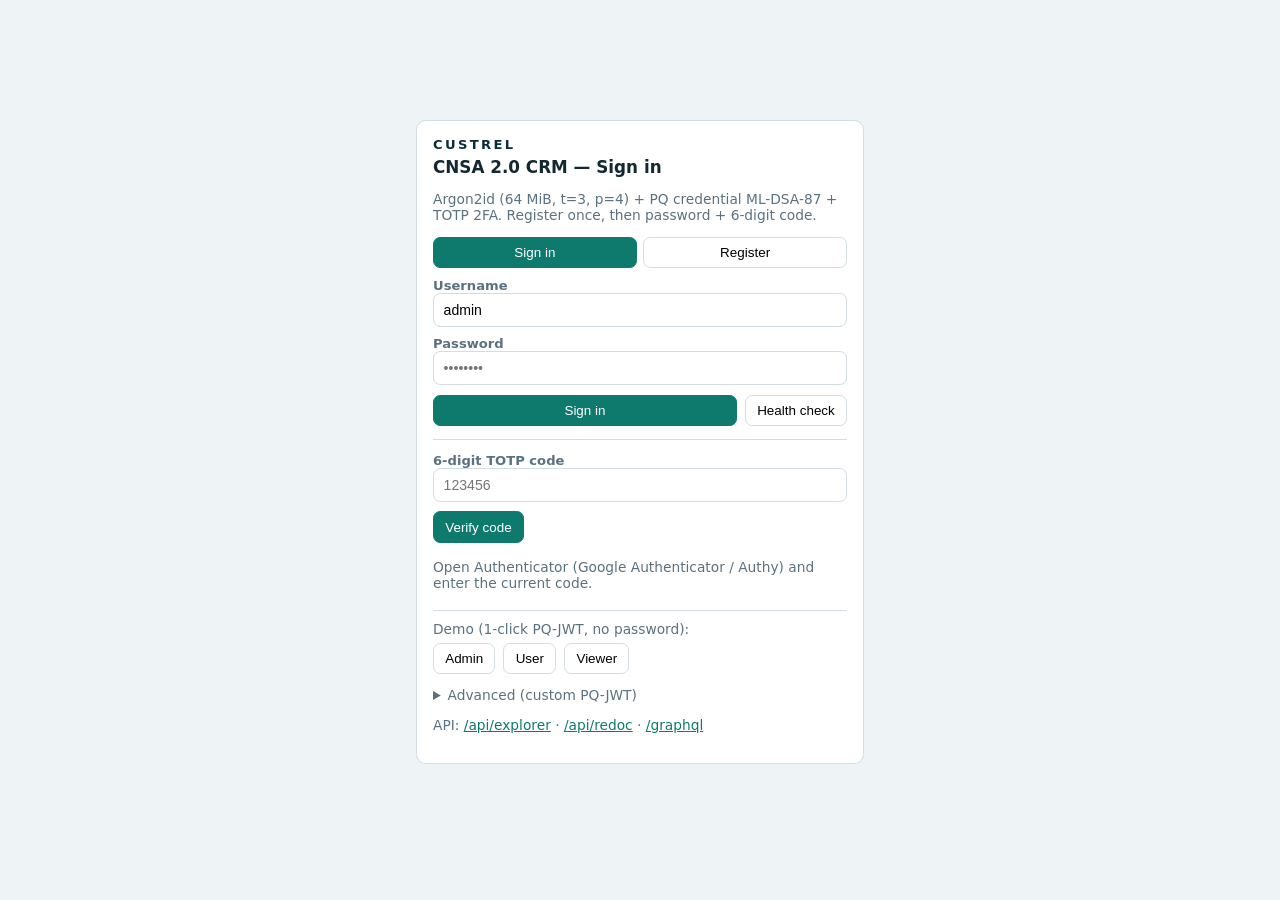
==== site/index.html @ 97a9e40b "feat: sync kill-all-CRMs 11 objects (fac4dca+b9e04dd) — 41 NAV, 28 OBJECTS, 923 lines" ====
<!DOCTYPE html>
<html lang="en">
<head>
<meta charset="UTF-8">
<meta name="viewport" content="width=device-width, initial-scale=1.0">
<title>Custrel — CNSA 2.0 CRM</title>
<link rel="stylesheet" href="style.css">
<style>
:root{--nav:#0b2d3a;--nav2:#163a4a;--accent:#0e7a6e;--bg:#eef3f5;--card:#fff;--line:#d1dde3;--ink:#132830;--muted:#5a7180;--ok:#0e7a6e;--warn:#b7791f;--bad:#b4232a}
*{box-sizing:border-box}
html,body{margin:0;background:var(--bg);color:var(--ink);font-family:"Avenir Next",Avenir,"Segoe UI",system-ui,sans-serif}
a{color:var(--accent)}
.app{display:grid;grid-template-columns:16rem 1fr;min-height:100vh}
.sbar{background:var(--nav);color:#d8e6eb;display:flex;flex-direction:column;position:sticky;top:0;height:100vh;overflow:auto}
.sbar h1{margin:1.1rem 1rem .3rem;font-size:.78rem;letter-spacing:.22em;text-transform:uppercase;font-weight:700;color:#cfe3e8}
.sbar .sub{margin:0 1rem 1rem;font-size:.78rem;color:#8fb0bb}
.sbar nav{display:flex;flex-direction:column;padding:.4rem .5rem;gap:.15rem}
.sbar nav button{all:unset;cursor:pointer;padding:.55rem .7rem;border-radius:.4rem;font-size:.88rem;color:#d8e6eb;display:flex;justify-content:space-between;align-items:center}
.sbar nav button:hover{background:var(--nav2)}
.sbar nav button.active{background:#1e4a5c;color:#fff}
.sbar nav button span.badge{font-size:.7rem;background:#0e7a6e;color:#fff;border-radius:999px;padding:.1rem .4rem}
.sbar .foot{margin-top:auto;padding:1rem;font-size:.75rem;color:#8fb0bb;border-top:1px solid #1b3e4f}
.topbar{background:var(--card);border-bottom:1px solid var(--line);display:flex;align-items:center;gap:1rem;padding:.7rem 1.2rem;position:sticky;top:0;z-index:5}
.topbar .brand{font-weight:700;letter-spacing:.18em;text-transform:uppercase;font-size:.82rem;color:var(--nav)}
.topbar .grow{flex:1}
.topbar input, .topbar select{border:1px solid var(--line);border-radius:.45rem;padding:.45rem .6rem;font-size:.86rem;min-width:14rem}
.btn{border:1px solid var(--line);background:var(--card);border-radius:.45rem;padding:.45rem .7rem;font-size:.84rem;cursor:pointer}
.btn.primary{background:var(--accent);color:#fff;border-color:var(--accent)}
.btn.danger{background:var(--bad);color:#fff;border-color:var(--bad)}
.btn:disabled{opacity:.5;cursor:not-allowed}
.main{padding:1.2rem 1.4rem}
.card{background:var(--card);border:1px solid var(--line);border-radius:.6rem;padding:1rem;margin-bottom:1rem}
.card h2{margin:0 0 .3rem;font-size:1.05rem}
.card h3{margin:1rem 0 .4rem;font-size:.92rem;color:var(--muted);text-transform:uppercase;letter-spacing:.06em}
.muted{color:var(--muted);font-size:.86rem}
.grid2{display:grid;grid-template-columns:1fr 1fr;gap:1rem}
.kpis{display:grid;grid-template-columns:repeat(4,1fr);gap:.8rem}
.kpi{background:var(--card);border:1px solid var(--line);border-radius:.6rem;padding:.8rem}
.kpi b{font-size:1.35rem}
.kpi span{display:block;color:var(--muted);font-size:.78rem;text-transform:uppercase;letter-spacing:.06em}
table{width:100%;border-collapse:collapse;font-size:.86rem}
th,td{text-align:left;padding:.5rem .4rem;border-top:1px solid var(--line);vertical-align:top}
th{color:var(--muted);font-weight:600;font-size:.76rem;text-transform:uppercase;letter-spacing:.06em;background:#f7fafb;position:sticky;top:0}
tr:hover td{background:#f7fafb}
.badge{display:inline-block;border-radius:999px;padding:.15rem .45rem;font-size:.72rem;font-weight:600}
.badge.ok{background:#e6f4f1;color:#0e5a52}
.badge.warn{background:#fef3d6;color:#7a5a12}
.badge.bad{background:#fde8e8;color:#7a1e1e}
.bar{height:.55rem;background:#e6eef2;border-radius:999px;overflow:hidden}
.bar i{display:block;height:100%;background:var(--accent)}
.form{display:grid;gap:.6rem;max-width:38rem}
.form label{font-size:.82rem;color:var(--muted);font-weight:600}
.form input,.form select,.form textarea{border:1px solid var(--line);border-radius:.45rem;padding:.5rem .6rem;font-size:.88rem;width:100%;background:#fff}
.form textarea{min-height:4rem}
.row{display:flex;gap:.5rem;align-items:center;flex-wrap:wrap}
pre{white-space:pre-wrap;word-break:break-word;background:#f7fafb;border:1px solid var(--line);border-radius:.45rem;padding:.6rem;font-size:.78rem;max-height:22rem;overflow:auto}
.login{display:grid;place-items:center;min-height:100vh;background:var(--bg);padding:1rem}
.login .card{max-width:28rem;width:100%}
.pill{border:1px solid var(--line);border-radius:999px;padding:.2rem .5rem;font-size:.72rem;background:#fff}
@media(max-width:900px){.app{grid-template-columns:1fr}.sbar{height:auto;position:static}.kpis{grid-template-columns:1fr 1fr}.grid2{grid-template-columns:1fr}}
</style>
</head>
<body>
<div id="login" class="login">
  <div class="card">
    <div style="letter-spacing:.18em;text-transform:uppercase;font-weight:700;color:var(--nav);font-size:.82rem">Custrel</div>
    <h2 style="margin:.3rem 0">CNSA 2.0 CRM — Sign in</h2>
    <p class="muted">Argon2id (64 MiB, t=3, p=4) + PQ credential ML-DSA-87 + TOTP 2FA. Register once, then password + 6-digit code.</p>
    <div style="display:flex;gap:.4rem;margin:.6rem 0">
      <button class="btn primary" id="tab-login" style="flex:1">Sign in</button>
      <button class="btn" id="tab-register" style="flex:1">Register</button>
    </div>
    <div id="pane-login">
      <div class="form">
        <label>Username<input id="login-username" value="admin" placeholder="admin" autocomplete="username"></label>
        <label>Password<input id="login-password" type="password" placeholder="••••••••" autocomplete="current-password"></label>
        <div class="row"><button class="btn primary" id="btn-pw-login" style="flex:1">Sign in</button><button class="btn" id="btn-try-health">Health check</button></div>
      </div>
      <div id="login-totp-box" class="form" hidden style="margin-top:.8rem;border-top:1px solid var(--line);padding-top:.8rem">
        <label>6-digit TOTP code<input id="login-totp" placeholder="123456" inputmode="numeric" maxlength="6"></label>
        <div class="row"><button class="btn primary" id="btn-totp-verify">Verify code</button><span id="login-totp-msg" class="muted"></span></div>
        <p class="muted" style="margin:.4rem 0">Open Authenticator (Google Authenticator / Authy) and enter the current code.</p>
      </div>
      <div style="margin:.8rem 0;border-top:1px solid var(--line);padding-top:.6rem">
        <p class="muted" style="margin:0 0 .4rem">Demo (1-click PQ-JWT, no password):</p>
        <div class="row">
          <button class="btn" id="btn-demo-admin">Admin</button>
          <button class="btn" id="btn-demo-user">User</button>
          <button class="btn" id="btn-demo-viewer">Viewer</button>
        </div>
      </div>
    </div>
    <div id="pane-register" hidden>
      <div class="form">
        <label>Username<input id="reg-username" placeholder="alice" autocomplete="username"></label>
        <label>Password (≥8 chars)<input id="reg-password" type="password" placeholder="••••••••" autocomplete="new-password"></label>
        <label>Roles (comma-separated)<input id="reg-roles" value="user" placeholder="admin,manager,user,viewer"></label>
        <div class="row"><button class="btn primary" id="btn-register" style="flex:1">Create account</button></div>
      </div>
      <div id="reg-result" hidden class="card" style="margin-top:.8rem">
        <h3>Scan with Authenticator</h3>
        <p class="muted" id="reg-msg"></p>
        <img id="reg-qr" style="max-width:220px;border:1px solid var(--line);border-radius:.45rem;display:none">
        <pre id="reg-uri" style="font-size:.7rem"></pre>
        <div class="form" style="margin-top:.6rem">
          <label>Enter 6-digit code to verify<input id="reg-totp" placeholder="123456" inputmode="numeric" maxlength="6"></label>
          <div class="row"><button class="btn primary" id="btn-reg-verify">Verify & enable 2FA</button><span id="reg-verify-msg" class="muted"></span></div>
        </div>
      </div>
    </div>
    <details style="margin:.6rem 0"><summary class="muted">Advanced (custom PQ-JWT)</summary>
    <div class="form" style="margin-top:.6rem">
      <label>Subject (sub)
        <input id="login-sub" value="admin" placeholder="admin">
      </label>
      <label>Roles (comma-separated)
        <input id="login-roles" value="admin,manager" placeholder="admin,manager,user,viewer">
      </label>
      <label>Expires (seconds)
        <input id="login-exp" type="number" value="3600">
      </label>
      <div class="row">
        <button class="btn primary" id="btn-login">Sign in (custom JWT)</button>
      </div>
    </div>
    </details>
      <div id="login-msg" class="muted" style="margin-top:.6rem"></div>
      <pre id="login-token" hidden></pre>
      <p class="muted">API: <a href="/api/explorer" target="_blank">/api/explorer</a> · <a href="/api/redoc" target="_blank">/api/redoc</a> · <a href="/graphql" target="_blank">/graphql</a></p>
  </div>
</div>

<div id="app" class="app" hidden>
  <aside class="sbar">
    <h1>Custrel</h1>
    <p class="sub">CNSA 2.0 · ML-DSA-87 · ML-KEM-1024 · SHAKE256_512</p>
    <nav id="nav"></nav>
    <div class="foot">
      <div id="who"></div>
      <div style="margin-top:.6rem" class="row"><button class="btn" id="btn-logout">Sign out</button><a class="btn" href="/site/">Marketing</a></div>
      <div id="health-mini" class="muted" style="margin-top:.6rem"></div>
    </div>
  </aside>
  <div style="min-width:0">
    <div class="topbar">
      <div class="brand">Lightning</div>
      <input id="global-q" placeholder="Search current list (client-side)">
      <select id="global-object"></select>
      <button class="btn" id="btn-refresh">Refresh</button>
      <div class="grow"></div>
      <span id="token-pill" class="pill" title="JWT">no token</span>
    </div>
    <main class="main" id="main"></main>
  </div>
</div>

<script>
const API = location.origin;
const OBJECTS = ["accounts","contacts","leads","opportunities","cases","products","pricebooks","campaigns","tasks","events","notes","attachments","quotes","orders","payments","contracts","assets","entitlements","content_documents","feed_items","reports","dashboards","flows","quantum-keys","aimcp-bridges","tokens","users","profiles"];
const LABELS = {accounts:"Accounts",contacts:"Contacts",leads:"Leads",opportunities:"Opportunities",cases:"Cases",products:"Products",pricebooks:"PriceBooks",campaigns:"Campaigns",tasks:"Tasks",events:"Events",notes:"Notes",attachments:"Attachments",quotes:"Quotes",orders:"Orders",payments:"Payments",contracts:"Contracts",assets:"Assets",entitlements:"Entitlements",content_documents:"Content Documents",feed_items:"Feed Items",reports:"Reports",dashboards:"Dashboards",flows:"Flows","quantum-keys":"Quantum Keys","aimcp-bridges":"AIMCP Bridges",tokens:"Tokens",users:"Users",profiles:"Profiles"};
const NAV = [
  ["dashboard","Dashboard"],["accounts","Accounts"],["contacts","Contacts"],["leads","Leads"],["opportunities","Opportunities"],["cases","Cases"],
  ["products","Products"],["pricebooks","PriceBooks"],["campaigns","Campaigns"],["tasks","Tasks"],["events","Events"],["notes","Notes"],
  ["attachments","Attachments"],["quotes","Quotes"],["orders","Orders"],["payments","Payments"],["contracts","Contracts"],["assets","Assets"],["entitlements","Entitlements"],["content_documents","Content Documents"],["feed_items","Feed Items"],["reports","Reports"],["dashboards","Dashboards"],["flows","Flows"],["quantum-keys","Quantum Keys"],["aimcp-bridges","AIMCP Bridges"],["tokens","Tokens"],["search","Search"],["workflows","Workflows"],["approvals","Approvals"],["audit","Audit Trail"],["bulk","Bulk Ops"],["custom","Custom Objects"],["plugins","Plugins"],["salesforce","Salesforce"],["mcp","MCP"],["graphql","GraphQL"],["crypto","Crypto"],["health","Health"],["users","Users"],["profiles","Profiles"]
 ];
let TOKEN = localStorage.getItem("custrel_token")||"";
let CLAIMS = null;
let CURRENT = "dashboard";
let CACHE = {};

function hdr(){ return TOKEN ? {"Authorization":"Bearer "+TOKEN,"Content-Type":"application/json"} : {"Content-Type":"application/json"}; }
async function jfetch(path, opts={}){
  const o={...opts, headers:{...hdr(), ...(opts.headers||{})}};
  if(o.body && typeof o.body!=="string") o.body=JSON.stringify(o.body);
  const r= await fetch(API+path, o);
  const ct=r.headers.get("content-type")||"";
  let body=null;
  if(ct.includes("application/json")){ try{ body=await r.json(); }catch(e){ body=null; } } else { body=await r.text(); }
  if(!r.ok) throw new Error((body && (body.detail||body.error||JSON.stringify(body)))|| (r.status+" "+r.statusText));
  return body;
}
function decodeClaims(t){
  try{ const p=t.split(".")[1]; const j=JSON.parse(atob(p.replace(/-/g,"+").replace(/_/g,"/"))); return j; }catch(e){ return null; }
}
function setToken(t){
  TOKEN=t; localStorage.setItem("custrel_token", t);
  CLAIMS=decodeClaims(t);
  const pill=document.getElementById("token-pill");
  pill.textContent = CLAIMS ? (CLAIMS.sub+" · "+(CLAIMS.roles||[]).join(",")) : "no token";
  pill.title = t ? t.slice(0,32)+"…" : "no token";
  document.getElementById("who").textContent = CLAIMS ? `${CLAIMS.sub} — ${(CLAIMS.roles||[]).join(", ")}` : "";
}
function needAuth(fn){ return async (...a)=>{ if(!TOKEN) return showLogin("Please sign in."); return fn(...a); }; }

function showLogin(msg){
  const lo=document.getElementById("login"), ap=document.getElementById("app");
  lo.hidden=false; lo.style.display="";
  ap.hidden=true; ap.style.display="none";
  if(msg) document.getElementById("login-msg").textContent=msg;
}
function showApp(){
  const lo=document.getElementById("login"), ap=document.getElementById("app");
  lo.hidden=true; lo.style.display="none";
  ap.hidden=false; ap.style.display="";
  // diagnostic: ensure app is visible even if CSS hides
  console.log("showApp: login hidden, app visible", {token: TOKEN?TOKEN.slice(0,16):"none"});
  renderNav();
  navigate(CURRENT);
  refreshHealthMini();
}
function renderNav(){
  const nav=document.getElementById("nav");
  nav.innerHTML="";
  for(const [id,label] of NAV){
    const b=document.createElement("button");
    b.textContent=label;
    b.className = id===CURRENT ? "active":"";
    b.onclick=()=>navigate(id);
    if(id==="approvals" && CACHE.approvals_pending){
      const s=document.createElement("span"); s.className="badge"; s.textContent=CACHE.approvals_pending; b.appendChild(s);
    }
    nav.appendChild(b);
  }
  const sel=document.getElementById("global-object");
  sel.innerHTML = OBJECTS.map(o=>`<option value="${o}">${LABELS[o]||o}</option>`).join("");
  sel.value = OBJECTS.includes(CURRENT) ? CURRENT : "accounts";
  sel.onchange=()=>navigate(sel.value);
}
async function navigate(id){
  CURRENT=id;
  renderNav();
  const main=document.getElementById("main");
  main.innerHTML='<div class="muted">Loading…</div>';
  try{
     if(id==="dashboard") await renderDashboard();
     else if(id==="reports") await renderReports();
     else if(id==="workflows") await renderWorkflows();
     else if(id==="approvals") await renderApprovals();
     else if(id==="audit") await renderAudit();
     else if(id==="bulk") await renderBulk();
     else if(id==="custom") await renderCustom();
     else if(id==="graphql") await renderGraphQL();
     else if(id==="crypto") await renderCrypto();
     else if(id==="health") await renderHealth();
      else if(id==="search") await renderSearch();
       else if(id==="mcp") await renderMCP();
       else if(id==="plugins") await renderPlugins();
       else if(id==="salesforce") await renderSalesforce();
       else if(OBJECTS.includes(id)) await renderList(id);
      else main.innerHTML='<div class="card">Unknown view</div>';
  }catch(e){ main.innerHTML=`<div class="card"><h2>Error</h2><pre>${esc(e.message)}</pre></div>`; }
}

function esc(s){ return String(s??"").replace(/[&<>]/g,c=>({"&":"&amp;","<":"&lt;",">":"&gt;"}[c])); }
function fmtDate(s){ if(!s) return ""; try{ return new Date(s).toLocaleString(); }catch(e){ return s; } }

async function renderDashboard(){
  const [rep,dash,health] = await Promise.all([
    jfetch("/reports/overview").catch(()=>null),
    jfetch("/dashboards/overview").catch(()=>null),
    jfetch("/health").catch(()=>null),
  ]);
  const counts = rep || {};
  const pipeline = (dash && dash.pipeline_by_stage) || {};
  const max = Math.max(1, ...Object.values(pipeline));
  const main=document.getElementById("main");
  main.innerHTML = `
    <div class="kpis">
      <div class="kpi"><b>${counts.accounts??"—"}</b><span>Accounts</span></div>
      <div class="kpi"><b>${counts.contacts??"—"}</b><span>Contacts</span></div>
      <div class="kpi"><b>${counts.opportunities??"—"}</b><span>Opportunities</span></div>
      <div class="kpi"><b>${counts.approvals_pending??"—"}</b><span>Approvals pending</span></div>
    </div>
    <div class="grid2">
      <div class="card"><h2>Pipeline by stage</h2>${Object.keys(pipeline).length? Object.entries(pipeline).map(([k,v])=>`
        <div style="display:grid;grid-template-columns:9rem 1fr 3rem;gap:.6rem;align-items:center;margin:.45rem 0">
          <span class="muted">${esc(k)}</span><div class="bar"><i style="width:${Math.round(v/max*100)}%"></i></div><b>${v}</b>
        </div>`).join("") : `<p class="muted">No opportunities yet. Create one ≥ $100k to trigger approval workflow.</p>`}
      </div>
      <div class="card"><h2>System</h2>
        <p class="muted">Health: ${health? esc(health.status||"ok") : "unknown"} · Suite: ${(health&&health.suite)||"ML-DSA-87 / ML-KEM-1024 / SHAKE256_512"}</p>
        <p class="muted">Signed in as <b>${CLAIMS? esc(CLAIMS.sub):"—"}</b> roles ${(CLAIMS&&CLAIMS.roles||[]).join(", ")}</p>
        <div class="row"><button class="btn" onclick="navigate('reports')">Reports</button><button class="btn" onclick="navigate('approvals')">Approvals</button><button class="btn" onclick="navigate('accounts')">Accounts</button></div>
        <h3>Quick create</h3>
        <div class="row"><button class="btn primary" onclick="navigate('accounts')">New Account</button><button class="btn" onclick="navigate('opportunities')">New Opportunity</button><button class="btn" onclick="navigate('leads')">New Lead</button></div>
      </div>
    </div>
    <div class="card"><h2>Recent audit</h2><div id="dash-audit" class="muted">Loading…</div></div>
  `;
  try{
    const a= await jfetch("/audit-logs?limit=5");
    document.getElementById("dash-audit").innerHTML = (a.logs||a||[]).slice(0,5).map(r=>`<div style="border-top:1px solid var(--line);padding:.4rem 0"><b>${esc(r.action||r.operation||"")}</b> ${esc(r.object||r.object_type||"")} <span class="muted">${esc(r.record_id||"")} · ${fmtDate(r.timestamp||r.created_at)}</span></div>`).join("") || '<span class="muted">No audit yet.</span>';
  }catch(e){ document.getElementById("dash-audit").textContent="—"; }
}

async function renderReports(){
  const rep= await jfetch("/reports/overview");
  const dash= await jfetch("/dashboards/overview");
  const main=document.getElementById("main");
  CACHE.reports=rep;
  main.innerHTML=`
    <div class="card"><h2>Reports — Overview</h2><p class="muted">Counts + approvals pending</p><pre>${esc(JSON.stringify(rep,null,2))}</pre></div>
    <div class="card"><h2>Dashboards — Overview</h2><pre>${esc(JSON.stringify(dash,null,2))}</pre></div>
  `;
}
async function renderWorkflows(){
  const w= await jfetch("/workflows");
  const main=document.getElementById("main");
  main.innerHTML=`
    <div class="card"><h2>Workflows</h2><p class="muted">${(w.workflows||w||[]).length} workflow(s). Opportunity amount ≥ $100k creates pending approval.</p>
      <table><thead><tr><th>Object</th><th>Event</th><th>Condition</th></tr></thead><tbody>
        ${(w.workflows||w||[]).map(x=>`<tr><td>${esc(x.object||x.object_type||"")}</td><td>${esc(x.event||"")}</td><td><code>${esc(x.condition||"")}</code></td></tr>`).join("")}
      </tbody></table>
    </div>
    <div class="card"><h3>Test workflow</h3><p class="muted">Create an Opportunity with amount 250000 and close_date to trigger approval.</p>
      <div class="row"><button class="btn" onclick="navigate('opportunities')">Go to Opportunities</button></div>
    </div>
  `;
}
async function renderApprovals(){
  const a= await jfetch("/approvals");
  const list=a.approvals||a||[];
  CACHE.approvals_pending = a.count ?? list.length;
  const main=document.getElementById("main");
  main.innerHTML=`
    <div class="card"><h2>Approvals</h2><p class="muted">${list.length} pending (Opportunity ≥ $100k)</p>
      <table><thead><tr><th>ID</th><th>Object</th><th>Status</th><th>Requested by</th><th>Action</th></tr></thead><tbody>
        ${list.map(r=>`<tr><td><code>${esc(r.id).slice(0,8)}</code></td><td>${esc(r.object||"Opportunity")}</td><td><span class="badge warn">${esc(r.status)}</span></td><td>${esc(r.requested_by||"")}</td><td><button class="btn primary" onclick="decide('${esc(r.id)}','approve')">Approve</button> <button class="btn danger" onclick="decide('${esc(r.id)}','reject')">Reject</button></td></tr>`).join("") || `<tr><td colspan="5" class="muted">No pending approvals.</td></tr>`}
      </tbody></table>
    </div>
  `;
}
async function decide(id, decision){
  await jfetch(`/approvals/${id}/decision`, {method:"POST", body:{decision}});
  await renderApprovals();
}

async function renderAudit(){
  const q = document.getElementById("global-q").value.trim();
  const data= await jfetch("/audit-logs?limit=100");
  const logs = (data.logs||data||[]);
  const filtered = q ? logs.filter(r=> JSON.stringify(r).toLowerCase().includes(q.toLowerCase())) : logs;
  const main=document.getElementById("main");
  main.innerHTML=`
    <div class="card"><h2>Audit Trail</h2><p class="muted">${filtered.length} of ${logs.length} (cap 5k, newest first). Filter via top search.</p>
      <table><thead><tr><th>When</th><th>Action</th><th>Object</th><th>Record</th><th>By</th></tr></thead><tbody>
        ${filtered.slice(0,100).map(r=>`<tr><td>${fmtDate(r.timestamp||r.created_at)}</td><td>${esc(r.action||r.operation||"")}</td><td>${esc(r.object||r.object_type||"")}</td><td><code>${esc((r.record_id||"").slice(0,8))}</code></td><td>${esc(r.actor||r.user||CLAIMS?.sub||"")}</td></tr>`).join("") || `<tr><td colspan="5" class="muted">No audit entries.</td></tr>`}
      </tbody></table>
    </div>
  `;
}

async function renderPlugins(){
  const main=document.getElementById("main");
  main.innerHTML=`<div class="card"><h2>Plugins — ML-DSA-87 verified</h2><p class="muted">GET /plugins · POST /plugins/register {plugin_id, name, version, author, signature?, pubkey_hex?} · POST /plugins/{name}/install|uninstall (admin).</p><div class="form"><label>Plugin ID<input id="pl-id" value="demo-plugin"></label><label>Name<input id="pl-name" value="Demo"></label><label>Version<input id="pl-ver" value="1.0.0"></label><label>Author<input id="pl-author" value="custrel"></label><div class="row"><button class="btn primary" id="btn-pl-reg">Register</button><button class="btn" id="btn-pl-list">List</button></div><pre id="pl-out">—</pre><label style="margin-top:.6rem">Install name<input id="pl-inst" placeholder="demo-plugin"></label><div class="row"><button class="btn" id="btn-pl-install">Install</button><button class="btn danger" id="btn-pl-uninstall">Uninstall</button></div></div></div>`;
  document.getElementById("btn-pl-reg").onclick=async()=>{const body={plugin_id:document.getElementById("pl-id").value, name:document.getElementById("pl-name").value, version:document.getElementById("pl-ver").value, author:document.getElementById("pl-author").value}; try{const r=await jfetch("/plugins/register",{method:"POST",body}); document.getElementById("pl-out").textContent=JSON.stringify(r,null,2);}catch(e){document.getElementById("pl-out").textContent="Error: "+e.message;}};
  document.getElementById("btn-pl-list").onclick=async()=>{try{const r=await jfetch("/plugins"); document.getElementById("pl-out").textContent=JSON.stringify(r,null,2);}catch(e){document.getElementById("pl-out").textContent="Error: "+e.message;}};
  document.getElementById("btn-pl-install").onclick=async()=>{const n=document.getElementById("pl-inst").value.trim()||document.getElementById("pl-id").value.trim(); try{const r=await jfetch(`/plugins/${encodeURIComponent(n)}/install`,{method:"POST",body:{}}); document.getElementById("pl-out").textContent=JSON.stringify(r,null,2);}catch(e){document.getElementById("pl-out").textContent="Error: "+e.message;}};
  document.getElementById("btn-pl-uninstall").onclick=async()=>{const n=document.getElementById("pl-inst").value.trim()||document.getElementById("pl-id").value.trim(); try{const r=await jfetch(`/plugins/${encodeURIComponent(n)}/uninstall`,{method:"POST",body:{}}); document.getElementById("pl-out").textContent=JSON.stringify(r,null,2);}catch(e){document.getElementById("pl-out").textContent="Error: "+e.message;}};
  try{const r=await jfetch("/plugins"); document.getElementById("pl-out").textContent=JSON.stringify(r,null,2);}catch(e){}
}
async function renderSalesforce(){
  const main=document.getElementById("main");
  main.innerHTML=`<div class="card"><h2>Salesforce Conversion — real mappings</h2><p class="muted">SF_FIELD_MAP 25+ fields, CUSTOM_FIELD __c, PICKLIST/FORMULA, CONVERSION_RULES /services/data/v60.0/sobjects/*</p><div class="grid2"><div class="form"><label>SF field (e.g. Industry__c)<input id="sf-field" value="Industry__c"></label><div class="row"><button class="btn" id="btn-sf-field">POST /salesforce/convert/field</button></div><label style="margin-top:.6rem">SF endpoint<input id="sf-ep" value="/services/data/v60.0/sobjects/Account"></label><div class="row"><button class="btn" id="btn-sf-ep">Convert endpoint</button></div><pre id="sf-out">—</pre></div><div class="form"><label>Migrate JSON (SF record)<textarea id="sf-mig" placeholder='{\"attributes\":{\"type\":\"Account\"},\"Name\":\"Acme\",\"Industry__c\":\"Tech\"}'>{\"attributes\":{\"type\":\"Account\"},\"Name\":\"Acme\",\"Industry__c\":\"Tech\",\"Custom__c\":\"v\"}</textarea></label><div class="row"><button class="btn primary" id="btn-sf-mig">POST /salesforce/migrate</button></div></div></div></div>`;
  document.getElementById("btn-sf-field").onclick=async()=>{const f=document.getElementById("sf-field").value.trim(); try{const r=await jfetch("/salesforce/convert/field",{method:"POST",body:{field:f}}); document.getElementById("sf-out").textContent=JSON.stringify(r,null,2);}catch(e){document.getElementById("sf-out").textContent="Error: "+e.message;}};
  document.getElementById("btn-sf-ep").onclick=async()=>{const ep=document.getElementById("sf-ep").value.trim(); try{const r=await jfetch("/salesforce/convert/endpoint",{method:"POST",body:{endpoint:ep}}); document.getElementById("sf-out").textContent=JSON.stringify(r,null,2);}catch(e){document.getElementById("sf-out").textContent="Error: "+e.message;}};
  document.getElementById("btn-sf-mig").onclick=async()=>{let payload; try{payload=JSON.parse(document.getElementById("sf-mig").value);}catch(e){document.getElementById("sf-out").textContent="Invalid JSON"; return;} const body=Array.isArray(payload)?{records:payload}:{records:[payload]}; try{const r=await jfetch("/salesforce/migrate",{method:"POST",body}); document.getElementById("sf-out").textContent=JSON.stringify(r,null,2);}catch(e){document.getElementById("sf-out").textContent="Error: "+e.message;}};
}
async function renderMCP(){
  const main=document.getElementById("main");
  main.innerHTML=`
    <div class="card"><h2>MCP — Model Context Protocol</h2><p class="muted">POST /mcp/{backend_id} with PQ-JWT. Capability negotiation + hybrid ML-DSA||XMSS signatures. Backends: crm, ai, payments.</p>
      <div class="form">
        <label>Backend<select id="mcp-backend"><option value="crm">crm</option><option value="ai">ai</option><option value="payments">payments</option></select></label>
        <label>Action<input id="mcp-action" value="query" placeholder="query | invoke | list"></label>
        <label>Scopes (comma)<input id="mcp-scopes" value="read" placeholder="read,write"></label>
        <label>Context JSON<textarea id="mcp-ctx" placeholder='{\"q\":\"Acme\"}'>{}</textarea></label>
        <div class="row"><button class="btn primary" id="btn-mcp-post">POST /mcp/{backend}</button><button class="btn" id="btn-mcp-get">GET /mcp/{backend}</button></div>
        <pre id="mcp-out">—</pre>
      </div>
    </div>
  `;
  document.getElementById("btn-mcp-post").onclick = async ()=>{
    const b=document.getElementById("mcp-backend").value;
    const action=document.getElementById("mcp-action").value.trim()||"query";
    const scopes=document.getElementById("mcp-scopes").value.split(",").map(s=>s.trim()).filter(Boolean);
    let ctx={}; try{ ctx=JSON.parse(document.getElementById("mcp-ctx").value); }catch(e){}
    try{ const r=await jfetch(`/mcp/${encodeURIComponent(b)}`, {method:"POST", body:{action, scopes, context:ctx}}); document.getElementById("mcp-out").textContent=JSON.stringify(r,null,2); }catch(e){ document.getElementById("mcp-out").textContent="Error: "+e.message; }
  };
  document.getElementById("btn-mcp-get").onclick = async ()=>{
    const b=document.getElementById("mcp-backend").value;
    try{ const r=await jfetch(`/mcp/${encodeURIComponent(b)}`); document.getElementById("mcp-out").textContent=JSON.stringify(r,null,2); }catch(e){ document.getElementById("mcp-out").textContent="Error: "+e.message; }
  };
}

async function renderSearch(){
  const q = document.getElementById("global-q").value.trim();
  const main=document.getElementById("main");
     if(!q){ main.innerHTML=`<div class="card"><h2>Global Search</h2><p class="muted">Enter a query in the top bar (or below) and search across accounts/contacts/leads/opportunities/cases/products/campaigns/tasks/events/notes/attachments/quotes/orders. Uses <code>GET /search?q=</code> with PQ-JWT.</p><div class="form"><label>Query<input id="sq" placeholder="Acme"></label><div class="row"><button class="btn primary" id="btn-sq">Search</button></div></div></div>`; document.getElementById("btn-sq").onclick=()=>{ document.getElementById("global-q").value=document.getElementById("sq").value; renderSearch(); }; return; }
  const data= await jfetch(`/search?q=${encodeURIComponent(q)}`);
  const sections = Object.entries(data).filter(([k,v])=>Array.isArray(v));
  main.innerHTML=`<div class="card"><h2>Global Search — "${esc(q)}"</h2><p class="muted">${sections.reduce((s,[,v])=>s+v.length,0)} hit(s) across ${sections.length} type(s) via <code>/search?q=</code></p>${sections.map(([type,rows])=>`<h3>${esc(type)} — ${rows.length}</h3><div style="overflow:auto;max-height:22rem"><table><thead><tr><th>ID</th><th>Name/Subject/Title</th><th></th></tr></thead><tbody>${rows.slice(0,25).map(r=>`<tr><td><code>${esc((r.id||"").slice(0,8))}</code></td><td>${esc(r.name||r.subject||r.title||r.first_name||JSON.stringify(r).slice(0,80))}</td><td><button class="btn" onclick="viewRow('${type}','${r.id}')">View</button></td></tr>`).join("") || `<tr><td colspan="3" class="muted">No hits.</td></tr>`}</tbody></table></div>`).join("") || `<p class="muted">No hits.</p>`}</div>`;
}

async function renderBulk(){
  const main=document.getElementById("main");
  main.innerHTML=`
    <div class="card"><h2>Bulk Ops</h2><p class="muted">Export JSON/CSV and import via <code>/bulk/{type}/import</code> (Body {records:[...]}) or <code>/bulk/{type}/import-list</code> (bare array).</p>
      <div class="grid2">
        <div class="form">
          <label>Object type
            <select id="bulk-type">${OBJECTS.map(o=>`<option value="${o}">${o}</option>`).join("")}</select>
          </label>
          <label>Format (export)
            <select id="bulk-fmt"><option value="json">json</option><option value="csv">csv</option></select>
          </label>
          <div class="row"><button class="btn" id="btn-bulk-export">Export</button><button class="btn" id="btn-bulk-leads">Export leads demo</button></div>
          <pre id="bulk-out" style="min-height:8rem">—</pre>
        </div>
        <div class="form">
          <label>Import JSON (records array or {records:[...]})
            <textarea id="bulk-import" placeholder='[{"name":"Acme 2"}] or {"records":[{"name":"Acme 2"}]}'></textarea>
          </label>
          <div class="row"><button class="btn primary" id="btn-bulk-import">Import</button></div>
          <div id="bulk-msg" class="muted"></div>
        </div>
      </div>
    </div>
  `;
  document.getElementById("btn-bulk-export").onclick = async ()=>{
    const t=document.getElementById("bulk-type").value;
    const f=document.getElementById("bulk-fmt").value;
    const data= await jfetch(`/bulk/${t}/export?format=${f}`);
    document.getElementById("bulk-out").textContent = typeof data==="string" ? data : JSON.stringify(data,null,2);
  };
  document.getElementById("btn-bulk-leads").onclick = async ()=>{
    const data= await jfetch(`/bulk/leads/export?format=json`);
    document.getElementById("bulk-out").textContent = JSON.stringify(data,null,2);
  };
  document.getElementById("btn-bulk-import").onclick = async ()=>{
    const t=document.getElementById("bulk-type").value;
    let raw=document.getElementById("bulk-import").value.trim();
    if(!raw) return;
    let payload;
    try{ payload=JSON.parse(raw); }catch(e){ document.getElementById("bulk-msg").textContent="Invalid JSON: "+e.message; return; }
    // normalize to {records:[]}
    const body = Array.isArray(payload) ? {records: payload} : payload;
    try{
      const r= await jfetch(`/bulk/${t}/import`, {method:"POST", body});
      document.getElementById("bulk-msg").textContent = `Imported ${r.imported??r.count??"?"} record(s).`;
    }catch(e){ document.getElementById("bulk-msg").textContent="Import failed: "+e.message; }
  };
}

async function renderCustom(){
  const data= await jfetch("/custom-objects");
  const objs = data.objects||data.custom_objects||data||[];
  const main=document.getElementById("main");
  main.innerHTML=`
    <div class="card"><h2>Custom Objects</h2><p class="muted">Admin-only POST /custom-objects. Then POST /custom/{name}.</p>
      <table><thead><tr><th>Name</th><th>Label</th><th>Fields</th><th>Open</th></tr></thead><tbody>
        ${(Array.isArray(objs)?objs:[]).map(o=>`<tr><td><code>${esc(o.name||o.api_name||"")}</code></td><td>${esc(o.label||"")}</td><td>${esc(JSON.stringify(o.fields||[]))}</td><td><button class="btn" onclick="openCustom('${esc(o.name||o.api_name)}')">Open</button></td></tr>`).join("") || `<tr><td colspan="4" class="muted">No custom objects. Create Invoice__c below.</td></tr>`}
      </tbody></table>
      <h3>Create custom object (admin)</h3>
      <div class="form">
        <label>Name (api_name, e.g. Invoice__c)<input id="co-name" value="Invoice__c"></label>
        <label>Label<input id="co-label" value="Invoice"></label>
        <label>Fields JSON array<input id="co-fields" value='[{"name":"amount","type":"currency"},{"name":"status","type":"picklist"}]'></label>
        <div class="row"><button class="btn primary" id="btn-co-create">Create object</button></div>
        <div id="co-msg" class="muted"></div>
      </div>
    </div>
    <div id="co-detail"></div>
  `;
  document.getElementById("btn-co-create").onclick = async ()=>{
    const name=document.getElementById("co-name").value.trim();
    const label=document.getElementById("co-label").value.trim();
    let fields=[]; try{ fields=JSON.parse(document.getElementById("co-fields").value); }catch(e){}
    try{
      await jfetch("/custom-objects", {method:"POST", body:{name, label, fields}});
      document.getElementById("co-msg").textContent="Created "+name;
      await renderCustom();
    }catch(e){ document.getElementById("co-msg").textContent="Failed: "+e.message; }
  };
}
async function openCustom(name){
  const box=document.getElementById("co-detail");
  box.innerHTML='<div class="card muted">Loading '+esc(name)+'…</div>';
  let data;
  try{ data= await jfetch(`/custom/${encodeURIComponent(name)}`); }catch(e){ box.innerHTML=`<div class="card"><pre>${esc(e.message)}</pre></div>`; return; }
  const rows = data.records||data||[];
  box.innerHTML=`
    <div class="card"><h2>${esc(name)} — ${rows.length} record(s)</h2>
      <table><thead><tr><th>ID</th><th>Data</th></tr></thead><tbody>
        ${rows.map(r=>`<tr><td><code>${esc((r.id||"").slice(0,8))}</code></td><td><code>${esc(JSON.stringify(r))}</code></td></tr>`).join("") || `<tr><td colspan="2" class="muted">No records.</td></tr>`}
      </tbody></table>
      <h3>New record</h3>
      <div class="form"><label>JSON<input id="co-rec" value='{"amount": 1200, "status":"Draft"}'></label><div class="row"><button class="btn primary" id="btn-co-add">Add</button></div><div id="co-add-msg" class="muted"></div></div>
    </div>
  `;
  document.getElementById("btn-co-add").onclick = async ()=>{
    let payload={}; try{ payload=JSON.parse(document.getElementById("co-rec").value); }catch(e){ document.getElementById("co-add-msg").textContent="Invalid JSON"; return; }
    try{ await jfetch(`/custom/${encodeURIComponent(name)}`, {method:"POST", body: payload}); document.getElementById("co-add-msg").textContent="Added."; openCustom(name); }catch(e){ document.getElementById("co-add-msg").textContent="Failed: "+e.message; }
  };
}

async function renderGraphQL(){
  const main=document.getElementById("main");
  main.innerHTML=`
    <div class="card"><h2>GraphQL</h2><p class="muted">POST /graphql — 25 types, 13 lists, 12 mutations. Shares _accounts etc with REST (set_gql_store).</p>
      <div class="form">
        <label>Query (auto_camelCase true — use createAccount, accounts, etc)
          <textarea id="gql-q" style="min-height:9rem;font-family:ui-monospace,monospace">{
  accounts { id name industry }
}</textarea>
        </label>
        <div class="row"><button class="btn primary" id="btn-gql-run">Run</button><button class="btn" id="btn-gql-mut">Example createAccount</button><a class="btn" href="/graphql" target="_blank">Playground GET</a></div>
        <pre id="gql-out">—</pre>
      </div>
    </div>
  `;
  document.getElementById("btn-gql-run").onclick = async ()=>{
    const q=document.getElementById("gql-q").value;
    try{
      const r= await jfetch("/graphql", {method:"POST", body:{query:q}});
      document.getElementById("gql-out").textContent = JSON.stringify(r,null,2);
    }catch(e){ document.getElementById("gql-out").textContent="Error: "+e.message; }
  };
  document.getElementById("btn-gql-mut").onclick = ()=>{
    document.getElementById("gql-q").value = `mutation {
  createAccount(name: "GQL Co", industry: "Technology") { ok account { id name } }
}`;
  };
}

async function renderCrypto(){
  const main=document.getElementById("main");
  main.innerHTML=`
    <div class="card"><h2>Crypto — CNSA 2.0</h2><p class="muted">ML-DSA-87 sign/verify, Hybrid ML-DSA||XMSS, ML-KEM-1024, SHAKE256_512</p>
      <div class="grid2">
        <div class="form">
          <label>Message<input id="cr-msg" value="hello custrel"></label>
          <div class="row"><button class="btn" id="btn-cr-sign">Sign (ML-DSA-87)</button><button class="btn" id="btn-cr-hybrid">Hybrid sign</button><button class="btn" id="btn-cr-kem">KEM encapsulate</button></div>
          <label>Signature hex (for verify)<textarea id="cr-sig" placeholder="paste signature_hex"></textarea></label>
          <div class="row"><button class="btn primary" id="btn-cr-verify">Verify</button></div>
          <pre id="cr-out">—</pre>
        </div>
        <div class="card" style="margin:0"><h3>Keys</h3><div class="row"><button class="btn" id="btn-cr-keys">GET /auth/pq/keys</button><button class="btn" id="btn-cr-xmss">XMSS keygen</button><button class="btn" id="btn-cr-cert">POST /crypto/certificate</button><button class="btn" id="btn-cr-neg">GET /crypto/negotiate</button></div><pre id="cr-keys">—</pre><label style="margin-top:.6rem">Cert identity<input id="cr-cert-id" value="custrel"></label><label>Bindings JSON<input id="cr-bind" value='{\"tls\":\"1.3\",\"suite\":\"ML-DSA-87\"}'></label></div>
      </div>
    </div>
  `;
  document.getElementById("btn-cr-sign").onclick = async ()=>{
    const m=document.getElementById("cr-msg").value;
    const r= await jfetch(`/crypto/sign?data=${encodeURIComponent(m)}`, {method:"POST"});
    document.getElementById("cr-sig").value = r.signature_hex||r.signature||"";
    document.getElementById("cr-out").textContent = JSON.stringify(r,null,2);
  };
  document.getElementById("btn-cr-hybrid").onclick = async ()=>{
    const m=document.getElementById("cr-msg").value;
    const r= await jfetch("/crypto/hybrid/sign", {method:"POST", body:{data:m}});
    document.getElementById("cr-out").textContent = JSON.stringify(r,null,2);
    if(r.signature) document.getElementById("cr-sig").value = JSON.stringify(r.signature);
  };
  document.getElementById("btn-cr-kem").onclick = async ()=>{
    const r= await jfetch("/crypto/kem/encapsulate", {method:"POST", body:{}});
    document.getElementById("cr-out").textContent = JSON.stringify(r,null,2);
  };
  document.getElementById("btn-cr-verify").onclick = async ()=>{
    const m=document.getElementById("cr-msg").value;
    const sig=document.getElementById("cr-sig").value.trim();
    if(!sig) return;
    // try raw hex verify, else hybrid
    try{
      let r;
      if(sig.startsWith("{")){
        r= await jfetch("/crypto/hybrid/verify", {method:"POST", body:{data:m, signature: JSON.parse(sig)}});
      } else {
        r= await jfetch(`/crypto/verify?data=${encodeURIComponent(m)}&signature_hex=${encodeURIComponent(sig)}`, {method:"POST"});
      }
      document.getElementById("cr-out").textContent = JSON.stringify(r,null,2);
    }catch(e){ document.getElementById("cr-out").textContent="Verify failed: "+e.message; }
  };
  document.getElementById("btn-cr-keys").onclick = async ()=>{
    const r= await jfetch("/auth/pq/keys");
    document.getElementById("cr-keys").textContent = JSON.stringify(r,null,2);
  };
  document.getElementById("btn-cr-xmss").onclick = async ()=>{
    const r= await jfetch("/crypto/xmss/keygen", {method:"POST", body:{}});
    document.getElementById("cr-keys").textContent = JSON.stringify(r,null,2);
  };
  document.getElementById("btn-cr-cert").onclick = async ()=>{
    const identity=document.getElementById("cr-cert-id").value.trim()||"custrel";
    let bindings={}; try{ bindings=JSON.parse(document.getElementById("cr-bind").value); }catch(e){}
    const r= await jfetch("/crypto/certificate", {method:"POST", body:{identity, bindings}});
    document.getElementById("cr-keys").textContent = JSON.stringify(r,null,2);
    document.getElementById("cr-out").textContent = "Merkle root: "+(r.merkle_root||r.root||"")+" — verify via GET /crypto/certificate/{root}";
  };
  document.getElementById("btn-cr-neg").onclick = async ()=>{
    const r= await jfetch("/crypto/negotiate?client_prefs=SHAKE256_512,SHA384");
    document.getElementById("cr-keys").textContent = JSON.stringify(r,null,2);
  };
}

async function renderHealth(){
  const h= await jfetch("/health");
  const k= await jfetch("/auth/pq/keys").catch(()=>null);
  const main=document.getElementById("main");
  main.innerHTML=`
    <div class="card"><h2>Health</h2><pre>${esc(JSON.stringify(h,null,2))}</pre></div>
    <div class="card"><h2>PQ Keys</h2><pre>${esc(JSON.stringify(k,null,2))}</pre></div>
  `;
}

const FIELD_HINTS = {
  accounts: [{k:"name",req:1},{k:"industry"},{k:"annual_revenue",type:"number"}],
  contacts: [{k:"first_name",req:1},{k:"last_name",req:1},{k:"email",req:1},{k:"account_id"}],
  leads: [{k:"first_name",req:1},{k:"last_name",req:1},{k:"email",req:1},{k:"company",req:1},{k:"status"}],
  opportunities: [{k:"name",req:1},{k:"amount",type:"number",req:1},{k:"close_date",req:1},{k:"stage"},{k:"account_id"}],
  cases: [{k:"subject",req:1},{k:"description"},{k:"status"},{k:"account_id"}],
  products: [{k:"name",req:1},{k:"product_code"},{k:"is_active",type:"checkbox"}],
  pricebooks: [{k:"name",req:1},{k:"is_active",type:"checkbox"}],
  campaigns: [{k:"name",req:1},{k:"status"}],
  tasks: [{k:"subject",req:1},{k:"status"}],
  events: [{k:"subject",req:1},{k:"start_datetime",req:1},{k:"end_datetime"},{k:"what_id"},{k:"who_id"}],
  notes: [{k:"title",req:1},{k:"body",req:1},{k:"parent_id"}],
  attachments: [{k:"parent_id",req:1},{k:"name",req:1},{k:"content_type"},{k:"body"}],
  quotes: [{k:"name",req:1},{k:"opportunity_id",req:1},{k:"status"},{k:"amount",type:"number"}],
  orders: [{k:"name",req:1},{k:"account_id",req:1},{k:"quote_id"},{k:"status"},{k:"amount",type:"number"}],
  payments: [{k:"amount",type:"number",req:1},{k:"opportunity_id"},{k:"payment_method"},{k:"currency"}],
   contracts: [{k:"account_id",req:1},{k:"start_date",req:1},{k:"status"}],
   assets: [{k:"name",req:1},{k:"account_id",req:1},{k:"status"}],
   entitlements: [{k:"name",req:1},{k:"account_id",req:1},{k:"type"}],
   content_documents: [{k:"title",req:1},{k:"description"}],
   feed_items: [{k:"parent_id",req:1},{k:"body",req:1},{k:"type"}],
   reports: [{k:"name",req:1},{k:"report_type",req:1},{k:"format"}],
   dashboards: [{k:"title",req:1},{k:"description"}],
   flows: [{k:"label",req:1},{k:"api_name",req:1},{k:"status"}],
    "quantum-keys": [{k:"owner_id",req:1},{k:"key_type",req:1},{k:"xmss_tree_index",type:"number"}],
  "aimcp-bridges": [{k:"user_id",req:1},{k:"backend_id",req:1},{k:"access_token"}],
  tokens: [{k:"sub",req:1},{k:"scopes"},{k:"quantum_proof",type:"checkbox"}],
  users: [{k:"sub"},{k:"roles"}],
  profiles: [{k:"name"}],
  pricebook_entries: [{k:"product_id",req:1},{k:"unit_price",type:"number",req:1}],
  opportunity_contact_roles: [{k:"contact_id",req:1},{k:"role",req:1},{k:"is_primary",type:"checkbox"}],
  quote_line_items: [{k:"product_id",req:1},{k:"quantity",type:"number",req:1},{k:"unit_price",type:"number",req:1}],
  order_items: [{k:"product_id",req:1},{k:"quantity",type:"number",req:1},{k:"unit_price",type:"number",req:1}],
};
let CURSORS={};
async function renderList(obj, cursor){
  const qraw = document.getElementById("global-q").value.trim();
  const limit=20;
  const cur=cursor||CURSORS[obj]||"";
  const qParam=qraw?`&q=${encodeURIComponent(qraw)}`:"";
  const curParam=cur?`&cursor=${encodeURIComponent(cur)}`:"";
  const raw = await jfetch(`/${obj}?limit=${limit}${qParam}${curParam}&sort_by=created_at&sort_order=desc`);
  const rows = Array.isArray(raw) ? raw : (raw[`${obj}`]||raw.accounts||raw.contacts||raw.leads||raw.opportunities||raw.cases||raw.products||raw.pricebooks||raw.campaigns||raw.tasks||raw.events||raw.notes||raw.attachments||raw.quotes||raw.orders||raw.items||[]);
  const total=raw.total??rows.length;
  const next=raw.next_cursor||null;
  const hints = FIELD_HINTS[obj]||[{k:"name",req:1}];
  const cols = [...new Set(["id", ...hints.map(h=>h.k), "created_at"])].slice(0,6);
  const main=document.getElementById("main");
  main.innerHTML=`
    <div class="card">
      <div class="row" style="justify-content:space-between">
        <h2>${esc(LABELS[obj]||obj)} — ${rows.length} / ${total}${next?' · more':''}</h2>
        <div class="row"><button class="btn primary" id="btn-new">New ${esc(LABELS[obj]||obj).slice(0,-1)}</button>${next?`<button class="btn" id="btn-next">Next →</button>`:""}${cur?`<button class="btn" id="btn-prev">← First</button>`:""}</div>
      </div>
      <p class="muted">GET /${obj}?limit=${limit}&q=&cursor=&sort_by=created_at&sort_order=desc · X-Request-ID echoed · audited</p>
      <div style="overflow:auto;max-height:60vh">
        <table><thead><tr>${cols.map(c=>`<th>${esc(c)}</th>`).join("")}<th></th></tr></thead><tbody>
          ${rows.map(r=>`<tr>${cols.map(c=>`<td>${c==="id"? `<code>${esc((r[c]||"").slice(0,8))}</code>`: esc(r[c]??"")}${c==="created_at"? " · "+fmtDate(r[c]):""}</td>`).join("")}<td><button class="btn" onclick="viewRow('${obj}','${r.id}')">View</button> <button class="btn danger" onclick="delRow('${obj}','${r.id}')">Delete</button></td></tr>`).join("") || `<tr><td colspan="${cols.length+1}" class="muted">No records. Create one.</td></tr>`}
        </tbody></table>
      </div>
    </div>
    <div id="detail"></div>
    <div class="card" id="form-card">
      <h3>Create ${esc(LABELS[obj]||obj)}</h3>
      <div class="form" id="create-form">
        ${hints.map(h=>`<label>${esc(h.k)}${h.req?' *':''}<input id="f-${h.k}" placeholder="${esc(h.k)}" ${h.type==="number"?'type="number"':''}></label>`).join("")}
        <div class="row"><button class="btn primary" id="btn-create">Create</button><span id="form-msg" class="muted"></span></div>
      </div>
    </div>
  `;
  const bNext=document.getElementById("btn-next"); if(bNext) bNext.onclick=()=>{ CURSORS[obj]=next; renderList(obj,next); };
  const bPrev=document.getElementById("btn-prev"); if(bPrev) bPrev.onclick=()=>{ CURSORS[obj]=""; renderList(obj,""); };
  document.getElementById("btn-new").onclick = ()=> document.getElementById("create-form").scrollIntoView({behavior:"smooth"});
  document.getElementById("btn-create").onclick = async ()=>{
    const payload={};
    for(const h of hints){
      const v=document.getElementById(`f-${h.k}`).value.trim();
      if(v) payload[h.k]= h.type==="number" ? Number(v) : (h.type==="checkbox" ? (v==="true"||v==="1") : v);
    }
    // defaults for required
    if(obj==="opportunities" && !payload.close_date) payload.close_date = new Date(Date.now()+30*864e5).toISOString().slice(0,10);
    if(obj==="opportunities" && !payload.stage) payload.stage="Prospecting";
    if(obj==="opportunities" && !payload.amount) payload.amount=150000;
    if(obj==="leads" && !payload.company) payload.company="Acme";
    if(obj==="cases" && !payload.status) payload.status="New";
    try{
      await jfetch(`/${obj}`, {method:"POST", body: payload});
      document.getElementById("form-msg").textContent="Created.";
      renderList(obj);
    }catch(e){ document.getElementById("form-msg").textContent="Failed: "+e.message; }
  };
  document.getElementById("global-q").oninput = ()=> renderList(obj);
   if(obj==="payments"){
     const fc=document.getElementById("form-card");
     if(fc){
       const qrlCard=document.createElement("div");
       qrlCard.className="card";
       qrlCard.innerHTML=`<h3>Blockchain — QRL 2.0 (64-byte)</h3><p class="muted">POST /payments/blockchain — amount + opportunity_id + qrl_address 128 hex, subtype QRL-2.0, ML-DSA-87 signed</p><div class="form"><label>Amount<input id="p-qrl-amount" type="number" placeholder="10"></label><label>Opportunity ID<input id="p-qrl-oid" placeholder="opportunity uuid"></label><label>QRL address (128 hex)<input id="p-qrl-addr" placeholder="${"a".repeat(32)}… (128 hex)"></label><div class="row"><button class="btn primary" id="btn-qrl-pay">Send QRL payment</button><span id="qrl-msg" class="muted"></span></div></div>`;
       fc.after(qrlCard);
       const qrvmCard=document.createElement("div");
       qrvmCard.className="card";
       qrvmCard.innerHTML=`<h3>QRVM — Hyperion (.hyp) Smart Contract</h3><p class="muted">POST /payments/qrvm/contract — contract_code + contract_name, format Hyperion, is_evm true (not Ethereum), ML-DSA-87 signed</p><div class="form"><label>Contract name<input id="p-qrvm-name" placeholder="vault.hyp"></label><label>Contract code<textarea id="p-qrvm-code" placeholder="contract Vault { }"></textarea></label><div class="row"><button class="btn primary" id="btn-qrvm">Deploy QRVM contract</button><span id="qrvm-msg" class="muted"></span></div></div>`;
       qrlCard.after(qrvmCard);
       document.getElementById("btn-qrl-pay").onclick=async()=>{
         const amount=Number(document.getElementById("p-qrl-amount").value);
         const oid=document.getElementById("p-qrl-oid").value.trim();
         const addr=document.getElementById("p-qrl-addr").value.trim();
         const out=document.getElementById("qrl-msg");
         if(!amount||!oid||addr.length!==128){ out.textContent="Amount, opportunity_id and 128-hex address required."; return; }
         try{ const r=await jfetch("/payments/blockchain",{method:"POST",body:{amount,opportunity_id:oid,qrl_address:addr}}); out.textContent="QRL payment "+(r.id||"").slice(0,8)+" subtype "+(r.subtype||"QRL-2.0"); renderList(obj); }catch(e){ out.textContent="Failed: "+e.message; }
       };
        document.getElementById("btn-qrvm").onclick=async()=>{
          const code=document.getElementById("p-qrvm-code").value.trim();
          const name=document.getElementById("p-qrvm-name").value.trim()||"contract.hyp";
          const out=document.getElementById("qrvm-msg");
          if(!code){ out.textContent="contract_code required."; return; }
          try{ const r=await jfetch("/payments/qrvm/contract",{method:"POST",body:{contract_code:code,contract_name:name}}); out.textContent=r.format||"Hyperion (.hyp) "+(r.id||"").slice(0,8); }catch(e){ out.textContent="Failed: "+e.message; }
        };
        const subCard=document.createElement("div");
        subCard.className="card";
        subCard.innerHTML=`<h3>Subscription — Recurring + Renewal</h3><p class="muted">POST /payments/subscription — amount + opportunity_id + interval (monthly|yearly|weekly), ML-DSA-87 signed. Then POST /payments/subscription/{id}/renew</p><div class="form"><label>Amount<input id="p-sub-amount" type="number" placeholder="99.99"></label><label>Opportunity ID<input id="p-sub-oid" placeholder="opportunity uuid"></label><label>Interval<select id="p-sub-interval"><option value="monthly">monthly</option><option value="yearly">yearly</option><option value="weekly">weekly</option></select></label><div class="row"><button class="btn primary" id="btn-sub">Create subscription</button><span id="sub-msg" class="muted"></span></div><label>Subscription ID to renew<input id="p-sub-id" placeholder="subscription id"></label><div class="row"><button class="btn" id="btn-sub-renew">Renew</button><span id="sub-renew-msg" class="muted"></span></div></div>`;
        qrvmCard.after(subCard);
        const fraudCard=document.createElement("div");
        fraudCard.className="card";
        fraudCard.innerHTML=`<h3>Fraud Score — ML heuristic</h3><p class="muted">GET /payments/fraud/{id} — scores amount>10k/50k + blockchain + renewals>5 => risk high/medium/low</p><div class="form"><label>Payment/Subscription ID<input id="p-fraud-id" placeholder="payment or subscription id"></label><div class="row"><button class="btn" id="btn-fraud">Check fraud score</button><span id="fraud-msg" class="muted"></span></div><pre id="fraud-out">—</pre></div>`;
        subCard.after(fraudCard);
        document.getElementById("btn-sub").onclick=async()=>{
          const amount=Number(document.getElementById("p-sub-amount").value);
          const oid=document.getElementById("p-sub-oid").value.trim();
          const interval=document.getElementById("p-sub-interval").value;
          const out=document.getElementById("sub-msg");
          if(!amount||!oid){ out.textContent="Amount and opportunity_id required."; return; }
          try{ const r=await jfetch("/payments/subscription",{method:"POST",body:{amount,opportunity_id:oid,interval}}); out.textContent="Sub "+(r.id||"").slice(0,8)+" "+interval+" renewals "+(r.renewals??0); document.getElementById("p-sub-id").value=r.id||""; renderList(obj); }catch(e){ out.textContent="Failed: "+e.message; }
        };
        document.getElementById("btn-sub-renew").onclick=async()=>{
          const sid=document.getElementById("p-sub-id").value.trim();
          const out=document.getElementById("sub-renew-msg");
          if(!sid){ out.textContent="Subscription ID required."; return; }
          try{ const r=await jfetch(`/payments/subscription/${encodeURIComponent(sid)}/renew`,{method:"POST",body:{}}); out.textContent="Renewed "+(r.renewals??"?")+" last "+(r.last_renewal||""); }catch(e){ out.textContent="Failed: "+e.message; }
        };
        document.getElementById("btn-fraud").onclick=async()=>{
          const pid=document.getElementById("p-fraud-id").value.trim();
          const out=document.getElementById("fraud-msg");
          const pre=document.getElementById("fraud-out");
          if(!pid){ out.textContent="ID required."; return; }
          try{ const r=await jfetch(`/payments/fraud/${encodeURIComponent(pid)}`); pre.textContent=JSON.stringify(r,null,2); out.textContent="risk "+r.risk+" score "+r.score; }catch(e){ out.textContent="Failed: "+e.message; }
        };
      }
    }
   // read-only objects hide create form
   if(obj==="users"||obj==="profiles"){
     const fc=document.getElementById("form-card"); if(fc) fc.style.display="none";
   }
}
async function viewRow(obj,id){
  const r= await jfetch(`/${obj}/${id}`);
  const detail=document.getElementById("detail");
  detail.innerHTML=`<div class="card"><h2>${esc(obj)} — <code>${esc(id.slice(0,8))}</code></h2><pre>${esc(JSON.stringify(r,null,2))}</pre><div class="row"><button class="btn" onclick="document.getElementById('detail').innerHTML=''">Close</button></div></div>`;
  detail.scrollIntoView({behavior:"smooth"});
}
async function delRow(obj,id){
  if(!confirm(`Delete ${obj} ${id.slice(0,8)}?`)) return;
  try{ await jfetch(`/${obj}/${id}`, {method:"DELETE"}); renderList(obj); }catch(e){ alert("Delete failed: "+e.message); }
}
async function refreshHealthMini(){
  try{
    const h= await jfetch("/health");
    document.getElementById("health-mini").textContent = `Health: ${h.status||"ok"} · ${h.suite||"CNSA 2.0"}`;
  }catch(e){ document.getElementById("health-mini").textContent="Health: —"; }
}

async function demoLogin(sub, roles){
  const msg=document.getElementById("login-msg");
  msg.textContent=`Signing in as ${sub}…`;
  try{
    const r= await fetch(API+"/auth/pq/login", {method:"POST", headers:{"Content-Type":"application/json"}, body: JSON.stringify({sub, roles, expires_in: 3600})});
    const j= await r.json();
    if(!r.ok) throw new Error(j.detail||JSON.stringify(j));
    setToken(j.access_token||j.token||"");
    msg.textContent=`Signed in as ${sub}.`;
    showApp();
  }catch(e){ msg.textContent="Login failed: "+e.message; }
}
document.getElementById("btn-demo-admin").onclick = ()=> demoLogin("admin", ["admin","manager"]);
document.getElementById("btn-demo-user").onclick = ()=> demoLogin("demo", ["user"]);
document.getElementById("btn-demo-viewer").onclick = ()=> demoLogin("viewer", ["viewer"]);
// tabs
document.getElementById("tab-login").onclick = ()=>{
  document.getElementById("pane-login").hidden=false; document.getElementById("pane-register").hidden=true;
  document.getElementById("tab-login").classList.add("primary"); document.getElementById("tab-register").classList.remove("primary");
};
document.getElementById("tab-register").onclick = ()=>{
  document.getElementById("pane-login").hidden=true; document.getElementById("pane-register").hidden=false;
  document.getElementById("tab-register").classList.add("primary"); document.getElementById("tab-login").classList.remove("primary");
};
// register: Argon2id + PQ credential + TOTP provisioning
let REG_USER=""; let PENDING_CHALLENGE="";
document.getElementById("btn-register").onclick = async ()=>{
  const u=document.getElementById("reg-username").value.trim();
  const p=document.getElementById("reg-password").value;
  const roles=document.getElementById("reg-roles").value.split(",").map(s=>s.trim()).filter(Boolean);
  const msg=document.getElementById("reg-msg");
  if(!u || p.length<8){ msg.textContent="Username required, password ≥8 chars."; return; }
  msg.textContent="Creating account (Argon2id + ML-DSA-87)…";
  try{
    const r= await fetch(API+"/auth/register", {method:"POST", headers:{"Content-Type":"application/json"}, body: JSON.stringify({username:u, password:p, roles})});
    const j= await r.json();
    if(!r.ok) throw new Error(j.detail||JSON.stringify(j));
    REG_USER=u;
    document.getElementById("reg-result").hidden=false;
    msg.textContent=`Created ${u} · ${j.argon2_params||"argon2id"} · PQ ${j.pq_credential_alg||"ML-DSA-87"} pub ${String(j.pq_pub_len||2592)}B. Scan QR in Authenticator.`;
    document.getElementById("reg-uri").textContent=j.totp_provisioning_uri||"";
    const qr=document.getElementById("reg-qr");
    if(j.totp_qr_b64){ qr.src="data:image/png;base64,"+j.totp_qr_b64; qr.style.display="block"; }
  }catch(e){ msg.textContent="Register failed: "+e.message; }
};
document.getElementById("btn-reg-verify").onclick = async ()=>{
  const code=document.getElementById("reg-totp").value.trim();
  const out=document.getElementById("reg-verify-msg");
  if(!REG_USER || code.length!==6){ out.textContent="Enter 6-digit code."; return; }
  try{
    const r= await fetch(API+"/auth/2fa/verify", {method:"POST", headers:{"Content-Type":"application/json"}, body: JSON.stringify({username:REG_USER, code})});
    const j= await r.json();
    if(!r.ok) throw new Error(j.detail||JSON.stringify(j));
    out.textContent="2FA enabled. Now sign in with password + code.";
    document.getElementById("tab-login").click();
    document.getElementById("login-username").value=REG_USER;
  }catch(e){ out.textContent="Verify failed: "+e.message; }
};
// password login: step 1 Argon2id+PQ, step 2 TOTP if required
document.getElementById("btn-pw-login").onclick = async ()=>{
  const u=document.getElementById("login-username").value.trim();
  const p=document.getElementById("login-password").value;
  const msg=document.getElementById("login-msg");
  if(!u || !p){ msg.textContent="Username and password required."; return; }
  msg.textContent="Verifying Argon2id + PQ credential…";
  try{
    const r= await fetch(API+"/auth/login", {method:"POST", headers:{"Content-Type":"application/json"}, body: JSON.stringify({username:u, password:p})});
    const j= await r.json();
    if(!r.ok) throw new Error(j.detail||JSON.stringify(j));
    if(j.totp_required){
      PENDING_CHALLENGE=j.challenge_id;
      document.getElementById("login-totp-box").hidden=false;
      msg.textContent="Password OK (Argon2id + PQ verified). Enter TOTP code.";
      document.getElementById("login-totp").focus();
    } else if(j.access_token){
      setToken(j.access_token); msg.textContent="Signed in (2FA not yet enabled — enable in Register)."; showApp();
    } else {
      msg.textContent="Unexpected response: "+JSON.stringify(j);
    }
  }catch(e){ msg.textContent="Login failed: "+e.message; }
};
document.getElementById("btn-totp-verify").onclick = async ()=>{
  const code=document.getElementById("login-totp").value.trim();
  const out=document.getElementById("login-totp-msg");
  if(code.length!==6){ out.textContent="Enter 6-digit code."; return; }
  try{
    const r= await fetch(API+"/auth/login/totp", {method:"POST", headers:{"Content-Type":"application/json"}, body: JSON.stringify({challenge_id:PENDING_CHALLENGE, code})});
    const j= await r.json();
    if(!r.ok) throw new Error(j.detail||JSON.stringify(j));
    setToken(j.access_token); document.getElementById("login-msg").textContent="Signed in — ML-DSA-87 JWT issued."; showApp();
  }catch(e){ out.textContent="Code invalid: "+e.message; }
};
// login (custom PQ-JWT)
document.getElementById("btn-login").onclick = async ()=>{
  const sub=document.getElementById("login-sub").value.trim()||"admin";
  const roles=document.getElementById("login-roles").value.split(",").map(s=>s.trim()).filter(Boolean);
  const exp=Number(document.getElementById("login-exp").value)||3600;
  const msg=document.getElementById("login-msg");
  const pre=document.getElementById("login-token");
  msg.textContent="Signing…";
  try{
    const r= await fetch(API+"/auth/pq/login", {method:"POST", headers:{"Content-Type":"application/json"}, body: JSON.stringify({sub, roles, expires_in: exp})});
    const j= await r.json();
    if(!r.ok) throw new Error(j.detail||JSON.stringify(j));
    const tok=j.access_token||j.token||"";
    setToken(tok);
    pre.hidden=false;
    pre.textContent = tok.slice(0,120)+"…\n\nVerify: POST /auth/pq/verify {token}";
    msg.textContent="Signed in. JWT alg ML-DSA-87, kid pub[:16] b64.";
    showApp();
  }catch(e){ msg.textContent="Login failed: "+e.message; }
};
document.getElementById("btn-try-health").onclick = async ()=>{
  const msg=document.getElementById("login-msg");
  try{ const h= await jfetch("/health"); msg.textContent="Health: "+(h.status||"ok")+" · "+(h.suite||""); }catch(e){ msg.textContent="Health failed: "+e.message; }
};
document.getElementById("btn-logout").onclick = ()=>{
  TOKEN=""; localStorage.removeItem("custrel_token"); CLAIMS=null;
  showLogin();
};
document.getElementById("btn-refresh").onclick = ()=> navigate(CURRENT);

document.getElementById("global-q").addEventListener("keydown", e=>{
  if(e.key==="Enter"){ const q=e.target.value.trim(); if(q) navigate("search"); }
});
// boot
if(TOKEN){
  CLAIMS=decodeClaims(TOKEN);
  // verify token is still valid by hitting health with auth? just show app and lazy-verify on first fetch
  document.getElementById("token-pill").textContent = CLAIMS ? (CLAIMS.sub+" · "+(CLAIMS.roles||[]).join(",")) : "token present";
  document.getElementById("who").textContent = CLAIMS ? `${CLAIMS.sub} — ${(CLAIMS.roles||[]).join(", ")}` : "";
  showApp();
} else {
  // try dev bypass token if API allows? else stay on login
  showLogin();
}
</script>
</body>
</html>
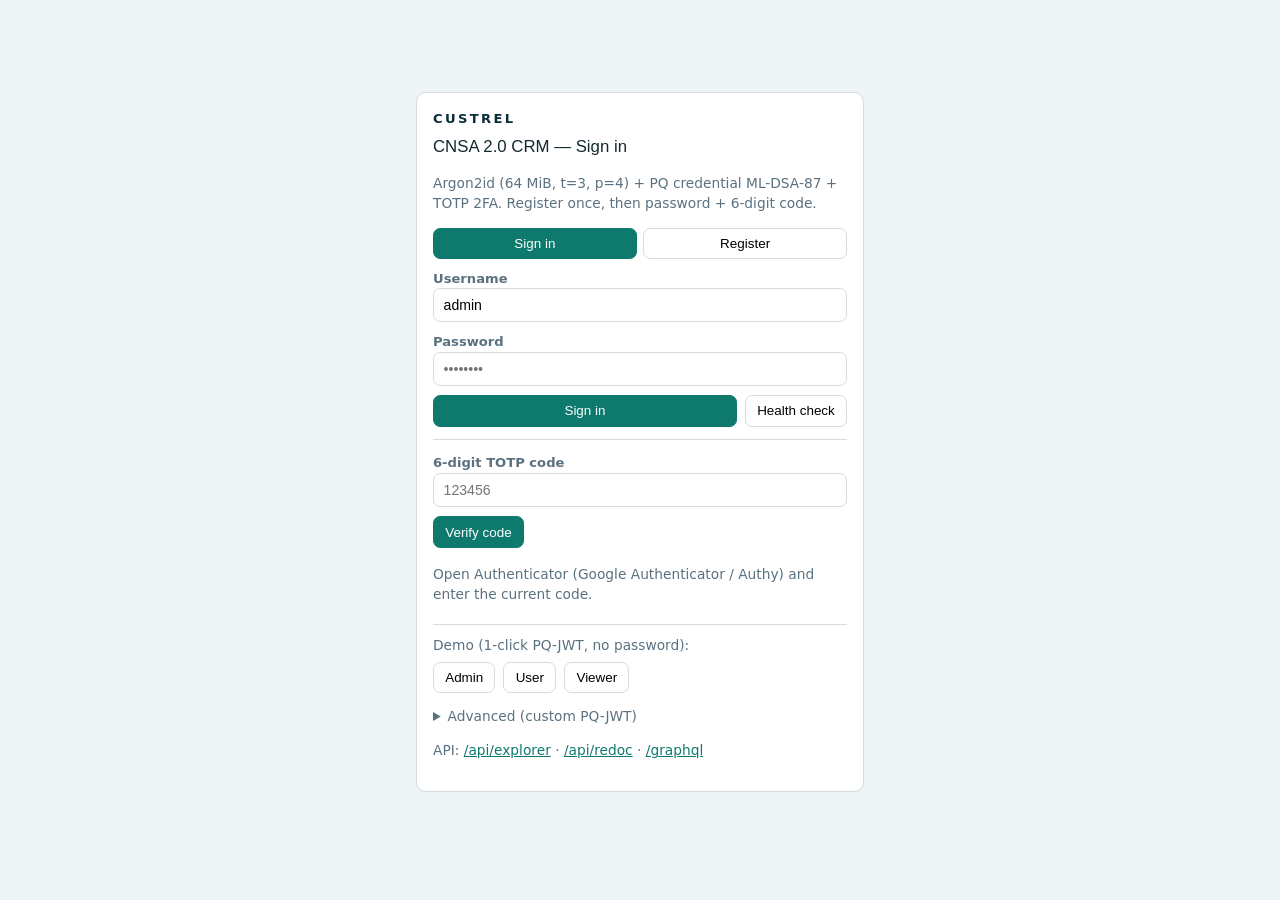
==== commit 65bd79f6: "sync: persist PQ-JWT + hyphen routing cf8200d — Lightning content-documents etc 84 objects 73/86" ====
--- a/site/index.html
+++ b/site/index.html
@@ -156,12 +156,12 @@
 
 <script>
 const API = location.origin;
-const OBJECTS = ["accounts","contacts","leads","opportunities","cases","products","pricebooks","campaigns","tasks","events","notes","attachments","quotes","orders","payments","contracts","assets","entitlements","content_documents","feed_items","reports","dashboards","flows","quantum-keys","aimcp-bridges","tokens","users","profiles"];
-const LABELS = {accounts:"Accounts",contacts:"Contacts",leads:"Leads",opportunities:"Opportunities",cases:"Cases",products:"Products",pricebooks:"PriceBooks",campaigns:"Campaigns",tasks:"Tasks",events:"Events",notes:"Notes",attachments:"Attachments",quotes:"Quotes",orders:"Orders",payments:"Payments",contracts:"Contracts",assets:"Assets",entitlements:"Entitlements",content_documents:"Content Documents",feed_items:"Feed Items",reports:"Reports",dashboards:"Dashboards",flows:"Flows","quantum-keys":"Quantum Keys","aimcp-bridges":"AIMCP Bridges",tokens:"Tokens",users:"Users",profiles:"Profiles"};
+const OBJECTS = ["accounts","contacts","leads","opportunities","cases","products","pricebooks","campaigns","tasks","events","notes","attachments","quotes","orders","payments","contracts","assets","entitlements","content_documents","feed_items","reports","dashboards","flows","service_contracts","work_orders","knowledge_articles","invoices","territories","email_templates","email_messages","service_resources","service_appointments","forecasts","quotas","collaboration_groups","surveys","social_posts","social_personas","live_chat_transcripts","macros","quick_texts","network_members","ideas","topics","locations","associated_locations","service_territories","operating_hours","work_types","work_type_groups","skills","service_resource_skills","return_orders","return_order_line_items","shipments","product_requests","product_request_line_items","time_sheets","time_sheet_entries","shifts","resource_absences","resource_preferences","service_crews","service_crew_members","maintenance_plans","maintenance_assets","entitlement_contacts","contract_contact_roles","quantum-keys","aimcp-bridges","tokens","users","profiles"];
+const LABELS = {accounts:"Accounts",contacts:"Contacts",leads:"Leads",opportunities:"Opportunities",cases:"Cases",products:"Products",pricebooks:"PriceBooks",campaigns:"Campaigns",tasks:"Tasks",events:"Events",notes:"Notes",attachments:"Attachments",quotes:"Quotes",orders:"Orders",payments:"Payments",contracts:"Contracts",assets:"Assets",entitlements:"Entitlements",content_documents:"Content Documents",feed_items:"Feed Items",reports:"Reports",dashboards:"Dashboards",flows:"Flows",service_contracts:"Service Contracts",work_orders:"Work Orders",knowledge_articles:"Knowledge Articles",invoices:"Invoices",territories:"Territories",email_templates:"Email Templates",email_messages:"Email Messages",service_resources:"Service Resources",service_appointments:"Service Appointments",forecasts:"Forecasts",quotas:"Quotas",collaboration_groups:"Collaboration Groups",surveys:"Surveys",social_posts:"Social Posts",social_personas:"Social Personas",live_chat_transcripts:"Live Chat Transcripts",macros:"Macros",quick_texts:"Quick Texts",network_members:"Network Members",ideas:"Ideas",topics:"Topics",locations:"Locations",associated_locations:"Associated Locations",service_territories:"Service Territories",operating_hours:"Operating Hours",work_types:"Work Types",work_type_groups:"Work Type Groups",skills:"Skills",service_resource_skills:"Service Resource Skills",return_orders:"Return Orders",return_order_line_items:"Return Order Line Items",shipments:"Shipments",product_requests:"Product Requests",product_request_line_items:"Product Request Line Items",time_sheets:"Time Sheets",time_sheet_entries:"Time Sheet Entries",shifts:"Shifts",resource_absences:"Resource Absences",resource_preferences:"Resource Preferences",service_crews:"Service Crews",service_crew_members:"Service Crew Members",maintenance_plans:"Maintenance Plans",maintenance_assets:"Maintenance Assets",entitlement_contacts:"Entitlement Contacts",contract_contact_roles:"Contract Contact Roles","quantum-keys":"Quantum Keys","aimcp-bridges":"AIMCP Bridges",tokens:"Tokens",users:"Users",profiles:"Profiles"};
 const NAV = [
   ["dashboard","Dashboard"],["accounts","Accounts"],["contacts","Contacts"],["leads","Leads"],["opportunities","Opportunities"],["cases","Cases"],
   ["products","Products"],["pricebooks","PriceBooks"],["campaigns","Campaigns"],["tasks","Tasks"],["events","Events"],["notes","Notes"],
-  ["attachments","Attachments"],["quotes","Quotes"],["orders","Orders"],["payments","Payments"],["contracts","Contracts"],["assets","Assets"],["entitlements","Entitlements"],["content_documents","Content Documents"],["feed_items","Feed Items"],["reports","Reports"],["dashboards","Dashboards"],["flows","Flows"],["quantum-keys","Quantum Keys"],["aimcp-bridges","AIMCP Bridges"],["tokens","Tokens"],["search","Search"],["workflows","Workflows"],["approvals","Approvals"],["audit","Audit Trail"],["bulk","Bulk Ops"],["custom","Custom Objects"],["plugins","Plugins"],["salesforce","Salesforce"],["mcp","MCP"],["graphql","GraphQL"],["crypto","Crypto"],["health","Health"],["users","Users"],["profiles","Profiles"]
+  ["attachments","Attachments"],["quotes","Quotes"],["orders","Orders"],["payments","Payments"],["contracts","Contracts"],["assets","Assets"],["entitlements","Entitlements"],["content_documents","Content Documents"],["feed_items","Feed Items"],  ["reports","Reports"],["dashboards","Dashboards"],["flows","Flows"],["service_contracts","Service Contracts"],["work_orders","Work Orders"],["knowledge_articles","Knowledge Articles"],["invoices","Invoices"],["territories","Territories"],["email_templates","Email Templates"],["email_messages","Email Messages"],["service_resources","Service Resources"],["service_appointments","Service Appointments"],["forecasts","Forecasts"],["quotas","Quotas"],["collaboration_groups","Collaboration Groups"],["surveys","Surveys"],["social_posts","Social Posts"],["social_personas","Social Personas"],["live_chat_transcripts","Live Chat Transcripts"],["macros","Macros"],["quick_texts","Quick Texts"],["network_members","Network Members"],["ideas","Ideas"],["topics","Topics"],["locations","Locations"],["associated_locations","Associated Locations"],["service_territories","Service Territories"],["operating_hours","Operating Hours"],["work_types","Work Types"],["work_type_groups","Work Type Groups"],["skills","Skills"],["service_resource_skills","Service Resource Skills"],["return_orders","Return Orders"],["return_order_line_items","Return Order Line Items"],["shipments","Shipments"],["product_requests","Product Requests"],["product_request_line_items","Product Request Line Items"],["time_sheets","Time Sheets"],["time_sheet_entries","Time Sheet Entries"],["shifts","Shifts"],["resource_absences","Resource Absences"],["resource_preferences","Resource Preferences"],["service_crews","Service Crews"],["service_crew_members","Service Crew Members"],["maintenance_plans","Maintenance Plans"],["maintenance_assets","Maintenance Assets"],["entitlement_contacts","Entitlement Contacts"],["contract_contact_roles","Contract Contact Roles"],["quantum-keys","Quantum Keys"],["aimcp-bridges","AIMCP Bridges"],["tokens","Tokens"],["search","Search"],["workflows","Workflows"],["approvals","Approvals"],["audit","Audit Trail"],["bulk","Bulk Ops"],["custom","Custom Objects"],["plugins","Plugins"],["salesforce","Salesforce"],["mcp","MCP"],["graphql","GraphQL"],["crypto","Crypto"],["health","Health"],["users","Users"],["profiles","Profiles"]
  ];
 let TOKEN = localStorage.getItem("custrel_token")||"";
 let CLAIMS = null;
@@ -176,6 +176,14 @@
   const ct=r.headers.get("content-type")||"";
   let body=null;
   if(ct.includes("application/json")){ try{ body=await r.json(); }catch(e){ body=null; } } else { body=await r.text(); }
+  if(r.status===401 && TOKEN){
+    const msg=(body && (body.detail||body.error))||"PQ-JWT expired or rotated — please sign in again (key persisted now, next restart will keep your token).";
+    TOKEN=""; localStorage.removeItem("custrel_token"); CLAIMS=null;
+    const pill=document.getElementById("token-pill"); if(pill){ pill.textContent="no token"; pill.title="no token"; }
+    const who=document.getElementById("who"); if(who) who.textContent="";
+    showLogin(msg);
+    throw new Error(msg);
+  }
   if(!r.ok) throw new Error((body && (body.detail||body.error||JSON.stringify(body)))|| (r.status+" "+r.statusText));
   return body;
 }
@@ -635,6 +643,51 @@
    reports: [{k:"name",req:1},{k:"report_type",req:1},{k:"format"}],
    dashboards: [{k:"title",req:1},{k:"description"}],
    flows: [{k:"label",req:1},{k:"api_name",req:1},{k:"status"}],
+   service_contracts: [{k:"account_id",req:1},{k:"start_date",req:1},{k:"status"}],
+   work_orders: [{k:"account_id",req:1},{k:"subject",req:1},{k:"status"}],
+   knowledge_articles: [{k:"title",req:1},{k:"summary"}],
+   invoices: [{k:"account_id",req:1},{k:"status"}],
+   territories: [{k:"name",req:1},{k:"description"}],
+  email_templates: [{k:"name",req:1},{k:"subject",req:1},{k:"body"}],
+  email_messages: [{k:"parent_id",req:1},{k:"subject",req:1},{k:"body"}],
+  service_resources: [{k:"name",req:1},{k:"description"}],
+  service_appointments: [{k:"work_order_id",req:1},{k:"status"}],
+  forecasts: [{k:"owner_id",req:1},{k:"period",req:1},{k:"amount",type:"number"}],
+  quotas: [{k:"user_id",req:1},{k:"period",req:1},{k:"amount",type:"number"}],
+  collaboration_groups: [{k:"name",req:1},{k:"description"}],
+   surveys: [{k:"name",req:1},{k:"description"}],
+  social_posts: [{k:"content",req:1},{k:"provider",req:1},{k:"status"}],
+  social_personas: [{k:"name",req:1},{k:"provider",req:1}],
+  live_chat_transcripts: [{k:"chat_key",req:1},{k:"status",req:1},{k:"account_id"}],
+  macros: [{k:"name",req:1},{k:"instructions",req:1}],
+  quick_texts: [{k:"name",req:1},{k:"message",req:1},{k:"channel"}],
+  network_members: [{k:"network_id",req:1},{k:"user_id",req:1}],
+  ideas: [{k:"title",req:1},{k:"body",req:1},{k:"status"}],
+  topics: [{k:"name",req:1},{k:"description"}],
+   locations: [{k:"name",req:1},{k:"location_type"},{k:"address"}],
+   associated_locations: [{k:"parent_record_id",req:1},{k:"location_id",req:1}],
+   service_territories: [{k:"name",req:1},{k:"description"}],
+   operating_hours: [{k:"name",req:1},{k:"timezone"}],
+   work_types: [{k:"name",req:1},{k:"estimated_duration",type:"number"}],
+   work_type_groups: [{k:"name",req:1},{k:"description"}],
+   skills: [{k:"name",req:1},{k:"skill_category"}],
+   service_resource_skills: [{k:"service_resource_id",req:1},{k:"skill_id",req:1}],
+   return_orders: [{k:"account_id",req:1},{k:"status"}],
+   return_order_line_items: [{k:"return_order_id",req:1},{k:"description",req:1}],
+   shipments: [{k:"name",req:1},{k:"account_id"}],
+   product_requests: [{k:"account_id",req:1},{k:"status"}],
+   product_request_line_items: [{k:"parent_product_request_id",req:1},{k:"description",req:1}],
+   time_sheets: [{k:"service_resource_id",req:1},{k:"status"}],
+   time_sheet_entries: [{k:"time_sheet_id",req:1},{k:"hours",type:"number",req:1}],
+   shifts: [{k:"service_territory_id",req:1},{k:"status"}],
+   resource_absences: [{k:"service_resource_id",req:1},{k:"absence_type"}],
+   resource_preferences: [{k:"service_resource_id",req:1},{k:"preference_type"}],
+   service_crews: [{k:"name",req:1},{k:"description"}],
+   service_crew_members: [{k:"service_crew_id",req:1},{k:"service_resource_id",req:1}],
+   maintenance_plans: [{k:"account_id",req:1},{k:"name",req:1}],
+   maintenance_assets: [{k:"maintenance_plan_id",req:1},{k:"asset_id",req:1}],
+   entitlement_contacts: [{k:"entitlement_id",req:1},{k:"contact_id",req:1}],
+   contract_contact_roles: [{k:"contract_id",req:1},{k:"contact_id",req:1}],
     "quantum-keys": [{k:"owner_id",req:1},{k:"key_type",req:1},{k:"xmss_tree_index",type:"number"}],
   "aimcp-bridges": [{k:"user_id",req:1},{k:"backend_id",req:1},{k:"access_token"}],
   tokens: [{k:"sub",req:1},{k:"scopes"},{k:"quantum_proof",type:"checkbox"}],
@@ -652,8 +705,9 @@
   const cur=cursor||CURSORS[obj]||"";
   const qParam=qraw?`&q=${encodeURIComponent(qraw)}`:"";
   const curParam=cur?`&cursor=${encodeURIComponent(cur)}`:"";
-  const raw = await jfetch(`/${obj}?limit=${limit}${qParam}${curParam}&sort_by=created_at&sort_order=desc`);
-  const rows = Array.isArray(raw) ? raw : (raw[`${obj}`]||raw.accounts||raw.contacts||raw.leads||raw.opportunities||raw.cases||raw.products||raw.pricebooks||raw.campaigns||raw.tasks||raw.events||raw.notes||raw.attachments||raw.quotes||raw.orders||raw.items||[]);
+  const apiObj = obj.replace(/_/g,'-');
+  const raw = await jfetch(`/${apiObj}?limit=${limit}${qParam}${curParam}&sort_by=created_at&sort_order=desc`);
+  const rows = Array.isArray(raw) ? raw : (raw[`${obj}`]||raw[apiObj]||raw.data||raw.accounts||raw.contacts||raw.leads||raw.opportunities||raw.cases||raw.products||raw.pricebooks||raw.campaigns||raw.tasks||raw.events||raw.notes||raw.attachments||raw.quotes||raw.orders||raw.items||[]);
   const total=raw.total??rows.length;
   const next=raw.next_cursor||null;
   const hints = FIELD_HINTS[obj]||[{k:"name",req:1}];
@@ -697,7 +751,7 @@
     if(obj==="leads" && !payload.company) payload.company="Acme";
     if(obj==="cases" && !payload.status) payload.status="New";
     try{
-      await jfetch(`/${obj}`, {method:"POST", body: payload});
+      await jfetch(`/${apiObj}`, {method:"POST", body: payload});
       document.getElementById("form-msg").textContent="Created.";
       renderList(obj);
     }catch(e){ document.getElementById("form-msg").textContent="Failed: "+e.message; }
@@ -766,14 +820,14 @@
    }
 }
 async function viewRow(obj,id){
-  const r= await jfetch(`/${obj}/${id}`);
+  const r= await jfetch(`/${obj.replace(/_/g,'-')}/${id}`);
   const detail=document.getElementById("detail");
   detail.innerHTML=`<div class="card"><h2>${esc(obj)} — <code>${esc(id.slice(0,8))}</code></h2><pre>${esc(JSON.stringify(r,null,2))}</pre><div class="row"><button class="btn" onclick="document.getElementById('detail').innerHTML=''">Close</button></div></div>`;
   detail.scrollIntoView({behavior:"smooth"});
 }
 async function delRow(obj,id){
   if(!confirm(`Delete ${obj} ${id.slice(0,8)}?`)) return;
-  try{ await jfetch(`/${obj}/${id}`, {method:"DELETE"}); renderList(obj); }catch(e){ alert("Delete failed: "+e.message); }
+  try{ await jfetch(`/${obj.replace(/_/g,'-')}/${id}`, {method:"DELETE"}); renderList(obj); }catch(e){ alert("Delete failed: "+e.message); }
 }
 async function refreshHealthMini(){
   try{
--- a/site/style.css
+++ b/site/style.css
@@ -0,0 +1,253 @@
+:root {
+    --board: #d5e0e6;
+    --sheet: #f3f7f8;
+    --ink: #17242c;
+    --quiet: #445864;
+    --spine: #16303a;
+    --spine-text: #d7e4e8;
+    --line: #c5d2d8;
+    --seal: #0e4f4a;
+}
+
+* {
+    box-sizing: border-box;
+}
+
+html {
+    background: var(--board);
+}
+
+body {
+    margin: 0;
+    color: var(--ink);
+    background: var(--board);
+    font-family: "Avenir Next", Avenir, "Segoe UI", sans-serif;
+    font-size: 1.0625rem;
+    line-height: 1.5;
+}
+
+.file {
+    display: grid;
+    grid-template-columns: 7.25rem minmax(0, 1fr);
+    min-height: 100vh;
+}
+
+.spine {
+    background: var(--spine);
+    display: flex;
+    flex-direction: column;
+    align-items: stretch;
+    position: sticky;
+    top: 0;
+    height: 100vh;
+    padding-top: 4.5rem;
+}
+
+.spine a {
+    color: var(--spine-text);
+    text-decoration: none;
+    writing-mode: vertical-rl;
+    transform: rotate(180deg);
+    padding: 1.15rem 0;
+    margin: 0 auto;
+    min-height: 7.5rem;
+    display: flex;
+    align-items: center;
+    justify-content: center;
+    letter-spacing: 0.12em;
+    text-transform: uppercase;
+    font-family: "Gill Sans", "Gill Sans MT", Calibri, "Trebuchet MS", sans-serif;
+    font-size: 0.82rem;
+}
+
+.spine a:hover,
+.spine a:focus-visible {
+    background: #214854;
+    color: #ffffff;
+}
+
+.sheet {
+    background: var(--sheet);
+    min-height: 100vh;
+    padding: 2.75rem 4.5rem 4.5rem;
+}
+
+.top,
+h1,
+.lede,
+section,
+footer {
+    max-width: 44rem;
+}
+
+.top {
+    display: flex;
+    justify-content: space-between;
+    align-items: baseline;
+    gap: 1rem;
+    margin-bottom: 3.5rem;
+}
+
+.brand {
+    margin: 0;
+    font-family: "Gill Sans", "Gill Sans MT", Calibri, "Trebuchet MS", sans-serif;
+    letter-spacing: 0.24em;
+    text-transform: uppercase;
+    font-size: 0.78rem;
+}
+
+.access {
+    color: var(--seal);
+    font-weight: 600;
+    text-underline-offset: 0.2em;
+}
+
+h1 {
+    margin: 0 0 1.1rem;
+    max-width: 14ch;
+    font-family: "Gill Sans", "Gill Sans MT", Calibri, "Trebuchet MS", sans-serif;
+    font-weight: 500;
+    font-size: clamp(2.4rem, 5vw, 3.6rem);
+    line-height: 0.98;
+    letter-spacing: -0.025em;
+}
+
+.lede,
+.note {
+    max-width: 38rem;
+    color: var(--quiet);
+}
+
+.lede {
+    margin: 0;
+    font-size: 1.2rem;
+}
+
+h2 {
+    margin: 3.25rem 0 0.75rem;
+    font-family: "Gill Sans", "Gill Sans MT", Calibri, "Trebuchet MS", sans-serif;
+    font-weight: 500;
+    font-size: 1.45rem;
+}
+
+.note {
+    margin: 0 0 1rem;
+}
+
+.ledger {
+    list-style: none;
+    padding: 0;
+    margin: 0.5rem 0 0;
+}
+
+.ledger li {
+    display: grid;
+    grid-template-columns: 11rem minmax(0, 1fr);
+    gap: 1.5rem;
+    padding: 0.9rem 0;
+    border-top: 1px solid var(--line);
+}
+
+.ledger li:last-child {
+    border-bottom: 1px solid var(--line);
+}
+
+.ledger strong {
+    font-weight: 600;
+}
+
+table {
+    width: 100%;
+    border-collapse: collapse;
+    margin-top: 0.5rem;
+}
+
+th,
+td {
+    text-align: left;
+    vertical-align: top;
+    padding: 0.85rem 1rem 0.85rem 0;
+    border-top: 1px solid var(--line);
+    font-weight: 400;
+}
+
+th {
+    width: 16rem;
+    font-weight: 600;
+}
+
+tr:last-child th,
+tr:last-child td {
+    border-bottom: 1px solid var(--line);
+}
+
+a {
+    color: var(--seal);
+}
+
+code {
+    font-family: "SF Mono", ui-monospace, Menlo, Consolas, monospace;
+    font-size: 0.92em;
+}
+
+#for-implementers {
+    margin-top: 1.25rem;
+    color: var(--quiet);
+}
+
+footer {
+    margin-top: 4rem;
+    color: var(--quiet);
+    font-size: 0.9rem;
+}
+
+footer p {
+    margin: 0;
+}
+
+a:focus-visible {
+    outline: 2px solid var(--seal);
+    outline-offset: 3px;
+}
+
+@media (max-width: 720px) {
+    .file {
+        grid-template-columns: 1fr;
+    }
+
+    .spine {
+        position: sticky;
+        z-index: 2;
+        height: auto;
+        flex-direction: row;
+        padding-top: 0;
+        overflow-x: auto;
+    }
+
+    .spine a {
+        writing-mode: horizontal-tb;
+        transform: none;
+        min-height: 3rem;
+        padding: 0.85rem 1.1rem;
+    }
+
+    .sheet {
+        padding: 1.75rem 1.25rem 3rem;
+    }
+
+    .ledger li,
+    th {
+        width: auto;
+    }
+
+    .ledger li {
+        grid-template-columns: 1fr;
+        gap: 0.15rem;
+    }
+}
+
+@media (prefers-reduced-motion: reduce) {
+    * {
+        scroll-behavior: auto;
+    }
+}
